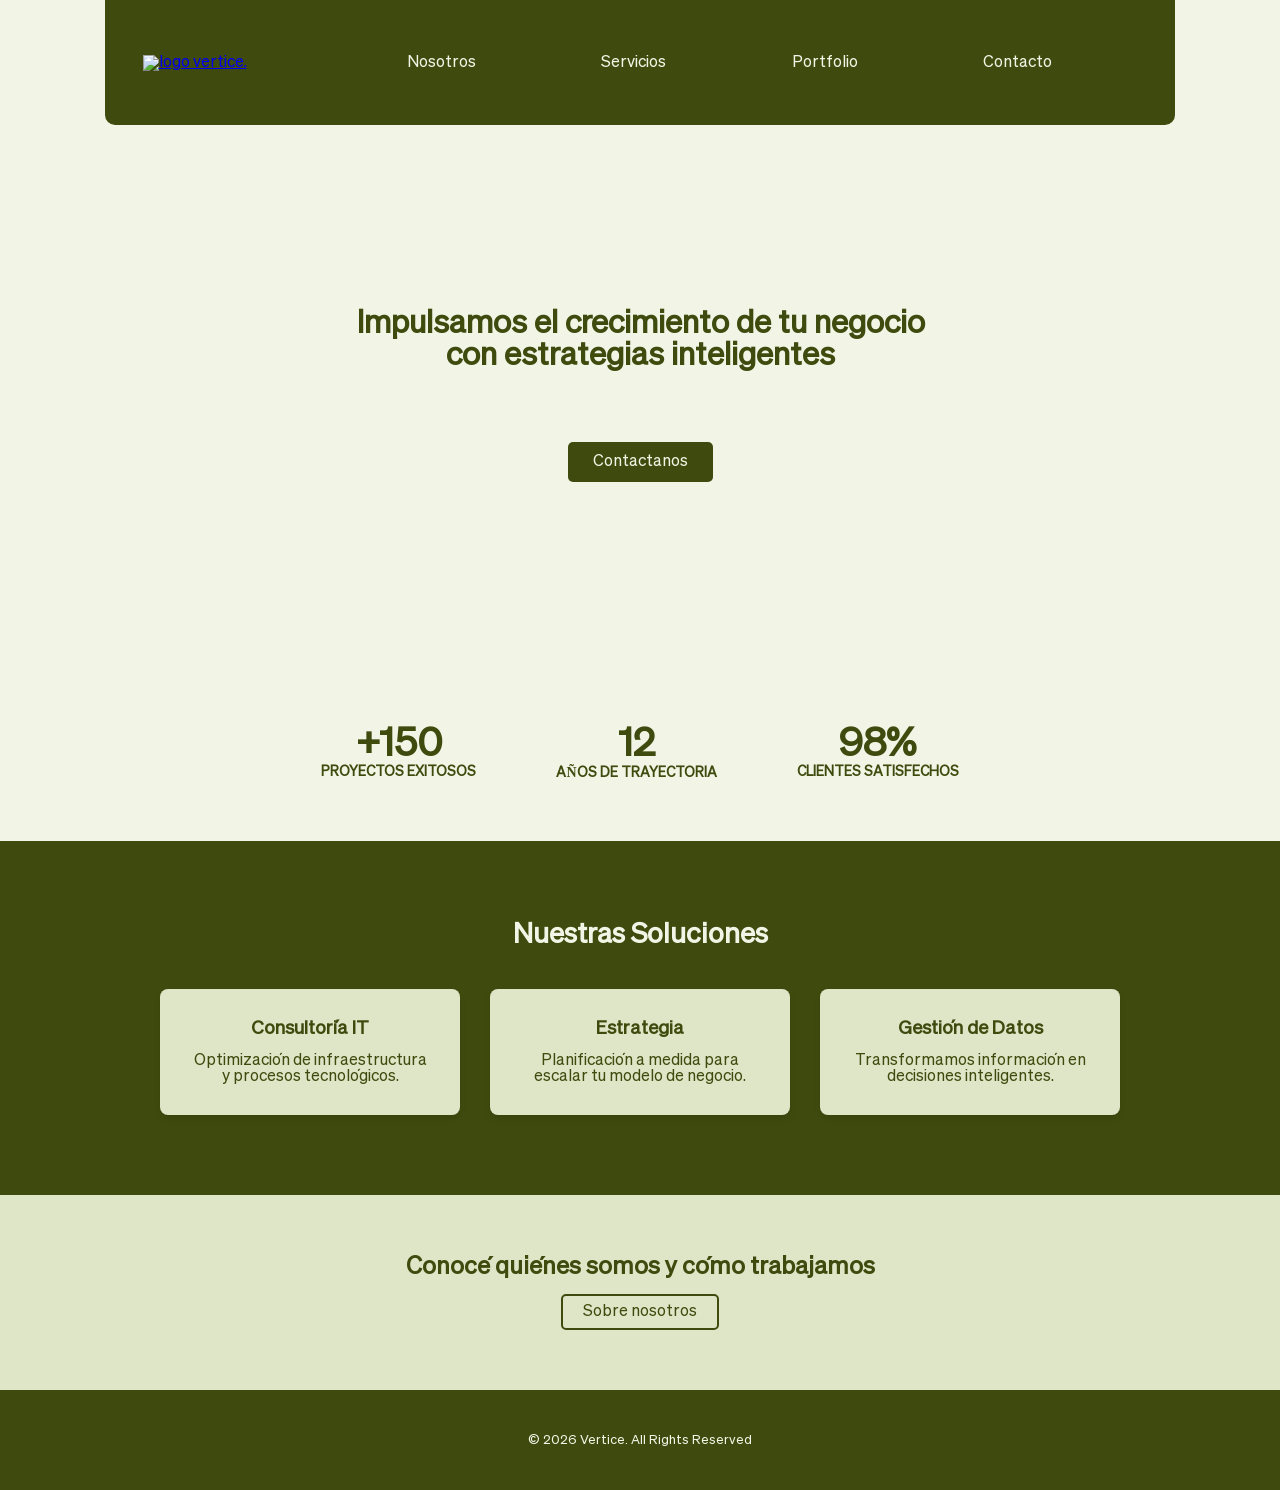
==== index.html @ 72747709 "actualizacion header en todos los archivos" ====
<!DOCTYPE html>
<html lang="es">

<head>
    <meta charset="UTF-8">
    <title>Vertice</title>
    <link rel="stylesheet" href="styles/index.css">
</head>

<body>

    <header>

        <nav>
            <a href="index.html"> <img style="width: 130px" src="img/Logo.png" alt="logo vertice."></a>
            <ul>
                <li> <a href="nosotros.html">Nosotros</a></li>
                <li><a href="servicios.html">Servicios</a></li>
                <li> <a href="portfolio.html">Portfolio</a></li>
                <li> <a href="contacto.html">Contacto</a></li>
            </ul>
        </nav>
    </header>

    <main>
        <section class="hero">
            <h1>Impulsamos el crecimiento de tu negocio con estrategias inteligentes</h1>
            <a href="contacto.html" class="cta">Contactanos</a>
        </section>

        <section class="stats">
            <div class="stat-item">
                <h3>+150</h3>
                <p>Proyectos Exitosos</p>
            </div>
            <div class="stat-item">
                <h3>12</h3>
                <p>Años de Trayectoria</p>
            </div>
            <div class="stat-item">
                <h3>98%</h3>
                <p>Clientes Satisfechos</p>
            </div>
        </section>

        <section class="quick-services">
            <h2>Nuestras Soluciones</h2>
            <div class="services-container">
                <div class="service-card">
                    <h3>Consultoría IT</h3>
                    <p>Optimización de infraestructura y procesos tecnológicos.</p>
                </div>
                <div class="service-card">
                    <h3>Estrategia</h3>
                    <p>Planificación a medida para escalar tu modelo de negocio.</p>
                </div>
                <div class="service-card">
                    <h3>Gestión de Datos</h3>
                    <p>Transformamos información en decisiones inteligentes.</p>
                </div>
            </div>
        </section>

        <section class="banner">
            <h2>Conocé quiénes somos y cómo trabajamos</h2>
            <a href="nosotros.html" class="banner-btn">Sobre nosotros</a>
        </section>
    </main>

    <footer>
        <p>© 2026 Vertice. All Rights Reserved</p>
    </footer>

</body>

</html>
---- styles/index.css ----
* {
  margin: 0;
  padding: 0;
  box-sizing: border-box;
}

@font-face {
  font-family: "s";
  src: url("/font/s.woff2");
}
body {
  font-family: s;
  background-color: #f2f5e6;
  display: block;
  justify-content: center;
  height: 100vh;
}

header {
  display: flex;
  align-items: center;
  justify-content: center;
}


nav {
  background-color: #3f4b0e;
  width: 1070px;
  height: 125px;
  display: flex;
  align-items: center;
  justify-content: space-around;
  border-radius: 0px 0px 10px 10px;
}

nav img {
  padding: 20px;
}

nav ul {
  display: flex;
  width: 80%;
  align-items: center;
  justify-content: space-evenly;
  list-style: none;
  padding: 0;
  margin: 0;
  text-decoration: none;
  gap: 20px;
}

ul li a {
  color: #f2f5e6;
  text-decoration: none;
}


footer{
    background-color: #3f4b0e;
    height: 100px;
    display: flex;
    align-items: center;
    justify-content: center;
}

footer p{
    color: #f2f5e6;
    font-size: small;
}


.hero {
  height: 60vh;
  display: flex;
  flex-direction: column;
  align-items: center;
  justify-content: center;
  text-align: center;
  gap: 70px;
}

.hero-logo {
  width: 120px;
}

.hero h1 {
  font-size: 32px;
  max-width: 600px;
  color: #3f4b0e;
}

.cta {
  padding: 12px 25px;
  background-color: #3f4b0e;
  color: #f2f5e6;
  text-decoration: none;
  border-radius: 5px;
  transition: 0.3s;
}

.cta:hover {
  background-color: #2d360a;
}

.banner {
  height: 20vh;
  background-color: #dfe6c8;
  display: flex;
  flex-direction: column;
  align-items: center;
  justify-content: center;
  gap: 15px;
}

.banner h2 {
  color: #3f4b0e;
}

.banner-btn {
  text-decoration: none;
  color: #3f4b0e;
  border: 2px solid #3f4b0e;
  padding: 8px 20px;
  border-radius: 5px;
  transition: 0.3s;
}

.banner-btn:hover {
  background-color: #3f4b0e;
  color: #f2f5e6;
}


.stats {
    display: flex;
    justify-content: center;
    gap: 80px;
    padding: 60px 20px;
    background-color: #f2f5e6;
    text-align: center;
}

.stat-item h3 {
    font-size: 40px;
    color: #3f4b0e;
}

.stat-item p {
    color: #3f4b0e;
    font-weight: bold;
    text-transform: uppercase;
    font-size: 14px;
}


.quick-services {
    padding: 80px 20px;
    text-align: center;
    background-color: #3f4b0e; 
    color: #f2f5e6;
}

.quick-services h2 {
    margin-bottom: 40px;
    font-size: 28px;
}

.services-container {
    display: flex;
    justify-content: center;
    gap: 30px;
    flex-wrap: wrap;
}

.service-card {
    background-color: #dfe6c8;
    color: #3f4b0e;
    padding: 30px;
    width: 300px;
    border-radius: 8px;
    box-shadow: 0 4px 6px rgba(0,0,0,0.1);
}

.service-card h3 {
    margin-bottom: 15px;
}

.banner {
    padding: 60px 0;
    height: auto;
}
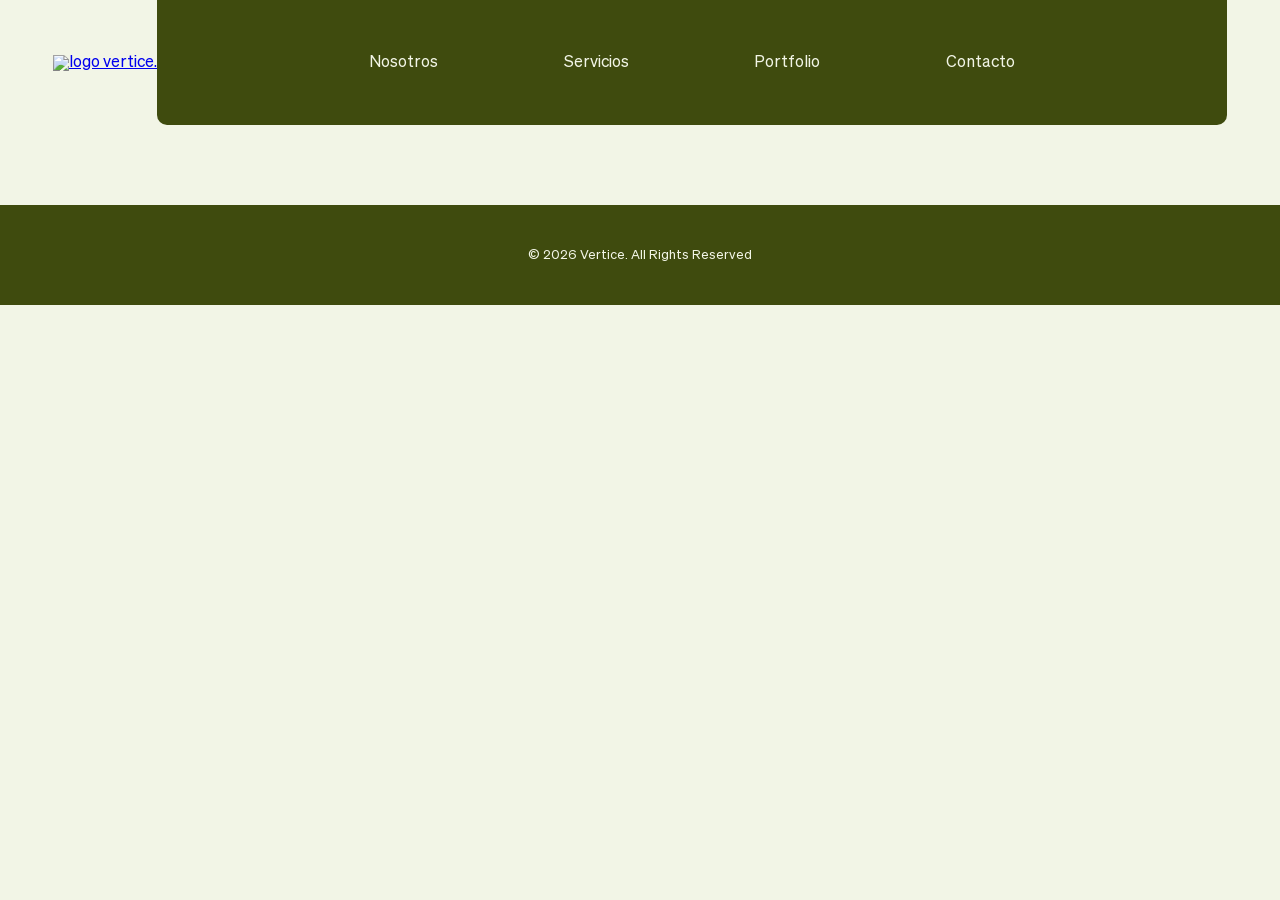
==== commit 00b8e870: "cambios servicios" ====
--- a/index.html
+++ b/index.html
@@ -4,15 +4,15 @@
 <head>
     <meta charset="UTF-8">
     <title>Vertice</title>
-    <link rel="stylesheet" href="styles/index.css">
+    <link rel="stylesheet" href="styles/nosotros.css">
+   
 </head>
 
 <body>
 
     <header>
-
+        <a href="index.html"> <img style="width: 130px;" src="img/Logo.png" alt="logo vertice."></a>
         <nav>
-            <a href="index.html"> <img style="width: 130px" src="img/Logo.png" alt="logo vertice."></a>
             <ul>
                 <li> <a href="nosotros.html">Nosotros</a></li>
                 <li><a href="servicios.html">Servicios</a></li>
@@ -23,48 +23,8 @@
     </header>
 
     <main>
-        <section class="hero">
-            <h1>Impulsamos el crecimiento de tu negocio con estrategias inteligentes</h1>
-            <a href="contacto.html" class="cta">Contactanos</a>
-        </section>
 
-        <section class="stats">
-            <div class="stat-item">
-                <h3>+150</h3>
-                <p>Proyectos Exitosos</p>
-            </div>
-            <div class="stat-item">
-                <h3>12</h3>
-                <p>Años de Trayectoria</p>
-            </div>
-            <div class="stat-item">
-                <h3>98%</h3>
-                <p>Clientes Satisfechos</p>
-            </div>
-        </section>
 
-        <section class="quick-services">
-            <h2>Nuestras Soluciones</h2>
-            <div class="services-container">
-                <div class="service-card">
-                    <h3>Consultoría IT</h3>
-                    <p>Optimización de infraestructura y procesos tecnológicos.</p>
-                </div>
-                <div class="service-card">
-                    <h3>Estrategia</h3>
-                    <p>Planificación a medida para escalar tu modelo de negocio.</p>
-                </div>
-                <div class="service-card">
-                    <h3>Gestión de Datos</h3>
-                    <p>Transformamos información en decisiones inteligentes.</p>
-                </div>
-            </div>
-        </section>
-
-        <section class="banner">
-            <h2>Conocé quiénes somos y cómo trabajamos</h2>
-            <a href="nosotros.html" class="banner-btn">Sobre nosotros</a>
-        </section>
     </main>
 
     <footer>
--- a/styles/nosotros.css
+++ b/styles/nosotros.css
@@ -0,0 +1,175 @@
+*  {
+  margin: 0;
+  padding: 0;
+  box-sizing: border-box;
+}
+ 
+@font-face {
+  font-family: "s";
+  src: url("/font/s.woff2");
+}
+body {
+  font-family: s;
+  background-color: #f2f5e6;
+  display: block;
+  justify-content: center;
+  height: 100vh;
+  margin: 0;
+}
+ 
+header {
+  display: flex;
+  align-items: center;
+  justify-content: center;
+}
+ 
+#nosotros{
+  width: 50%;
+  margin: 0 auto;
+  margin-bottom: 50px;
+  position: relative;
+  display: flex;
+  justify-content: center;
+  align-items: center;
+}
+ 
+#nosotros img{
+  width: 100%;
+  height: auto;
+  display: block;
+}
+ 
+.texto.superpuesto {
+  position: absolute;
+  top: 45%;
+  left: 50%;
+  transform: translate(-50%, -50%);
+  font-family: "s";
+  color: #f2f5e6;
+  font-size: 40px;
+  font-weight: bold;
+  text-shadow: 2px 2px 10px rgba(0, 0, 0, 0.8);
+  margin: 0;
+}
+ 
+ 
+nav {
+  background-color: #3f4b0e;
+  width: 1070px;
+  height: 125px;
+  display: flex;
+  align-items: center;
+  justify-content: space-around;
+  border-radius: 0px 0px 10px 10px;
+}
+ 
+nav img {
+  padding: 20px;
+}
+ 
+nav ul {
+  display: flex;
+  width: 80%;
+  align-items: center;
+  justify-content: space-evenly;
+  list-style: none;
+  padding: 0;
+  margin: 0;
+  text-decoration: none;
+  gap: 20px;
+}
+ 
+ul li a {
+  color: #f2f5e6;
+  text-decoration: none;
+}
+ 
+ 
+main{
+    margin-bottom: 80px;
+}
+ 
+ 
+footer{
+    background-color: #3f4b0e;
+    height: 100px;
+    display: flex;
+    align-items: center;
+    justify-content: center;
+ 
+}
+ 
+footer p{
+    color: #f2f5e6;
+    font-size: small;
+}
+ 
+.quick-services {
+    padding: 60px 30px;
+    text-align: center;
+    background-color: #3f4b0e; 
+    color: #f2f5e6;
+}
+ 
+.quick-services h2 {
+    margin-bottom: 40px;
+    font-size: 28px;
+}
+ 
+.services-container {
+    display: flex;
+    justify-content: center;
+    gap: 20px;
+    flex-wrap: wrap;
+}
+ 
+.service-card {
+    background-color: #dfe6c8;
+    color: #3f4b0e;
+    padding: 30px;
+    width: 250px;
+    min-height: 200px;
+    border-radius: 8px;
+    box-shadow: 0 4px 6px rgba(0,0,0,0.1);
+}
+ 
+.service-card h3 {
+    margin-bottom: 15px;
+}
+ 
+.hero {
+    max-width: 800px;
+    text-align: center;
+    background-color: #f2f5e6; 
+    color: #3f4b0e;
+    margin: 80px auto;
+    padding: 0 20px;
+    font-size: larger;
+}
+ 
+.quienessomos {
+    margin-bottom: 50px;
+    font-family: "s";
+    font-size: larger
+ 
+ 
+}
+ 
+.proposito{
+    font-family: "s";
+    margin: 80px auto;
+    font-size: larger;
+}
+ 
+.por_que_elegirnos{
+    font-family: "s";
+    margin: 80px auto;
+    font-size: larger;
+}
+ 
+.p{
+  font-size: 25x;
+  line-height: 1.6;
+  color: #3f4b0e;
+ 
+}
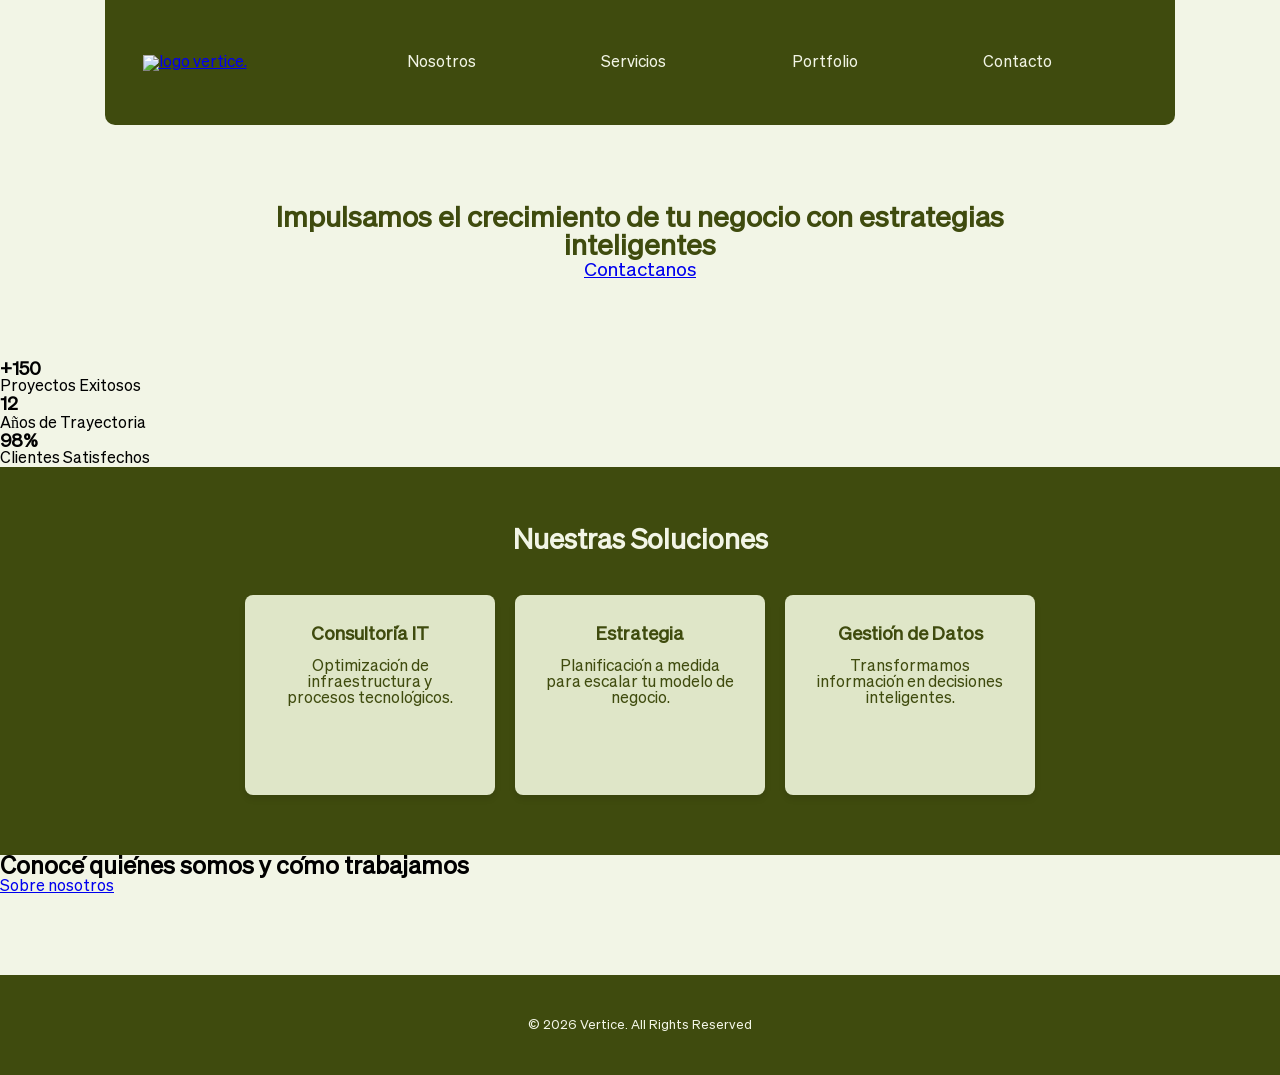
==== commit 640bb8a2: "Merge branch 'main' of https://github.com/CamilaBraganza/Grupo-5-DyDWeb" ====
--- a/index.html
+++ b/index.html
@@ -11,8 +11,9 @@
 <body>
 
     <header>
-        <a href="index.html"> <img style="width: 130px;" src="img/Logo.png" alt="logo vertice."></a>
+
         <nav>
+            <a href="index.html"> <img style="width: 130px" src="img/Logo.png" alt="logo vertice."></a>
             <ul>
                 <li> <a href="nosotros.html">Nosotros</a></li>
                 <li><a href="servicios.html">Servicios</a></li>
@@ -23,8 +24,48 @@
     </header>
 
     <main>
+        <section class="hero">
+            <h1>Impulsamos el crecimiento de tu negocio con estrategias inteligentes</h1>
+            <a href="contacto.html" class="cta">Contactanos</a>
+        </section>
 
+        <section class="stats">
+            <div class="stat-item">
+                <h3>+150</h3>
+                <p>Proyectos Exitosos</p>
+            </div>
+            <div class="stat-item">
+                <h3>12</h3>
+                <p>Años de Trayectoria</p>
+            </div>
+            <div class="stat-item">
+                <h3>98%</h3>
+                <p>Clientes Satisfechos</p>
+            </div>
+        </section>
 
+        <section class="quick-services">
+            <h2>Nuestras Soluciones</h2>
+            <div class="services-container">
+                <div class="service-card">
+                    <h3>Consultoría IT</h3>
+                    <p>Optimización de infraestructura y procesos tecnológicos.</p>
+                </div>
+                <div class="service-card">
+                    <h3>Estrategia</h3>
+                    <p>Planificación a medida para escalar tu modelo de negocio.</p>
+                </div>
+                <div class="service-card">
+                    <h3>Gestión de Datos</h3>
+                    <p>Transformamos información en decisiones inteligentes.</p>
+                </div>
+            </div>
+        </section>
+
+        <section class="banner">
+            <h2>Conocé quiénes somos y cómo trabajamos</h2>
+            <a href="nosotros.html" class="banner-btn">Sobre nosotros</a>
+        </section>
     </main>
 
     <footer>
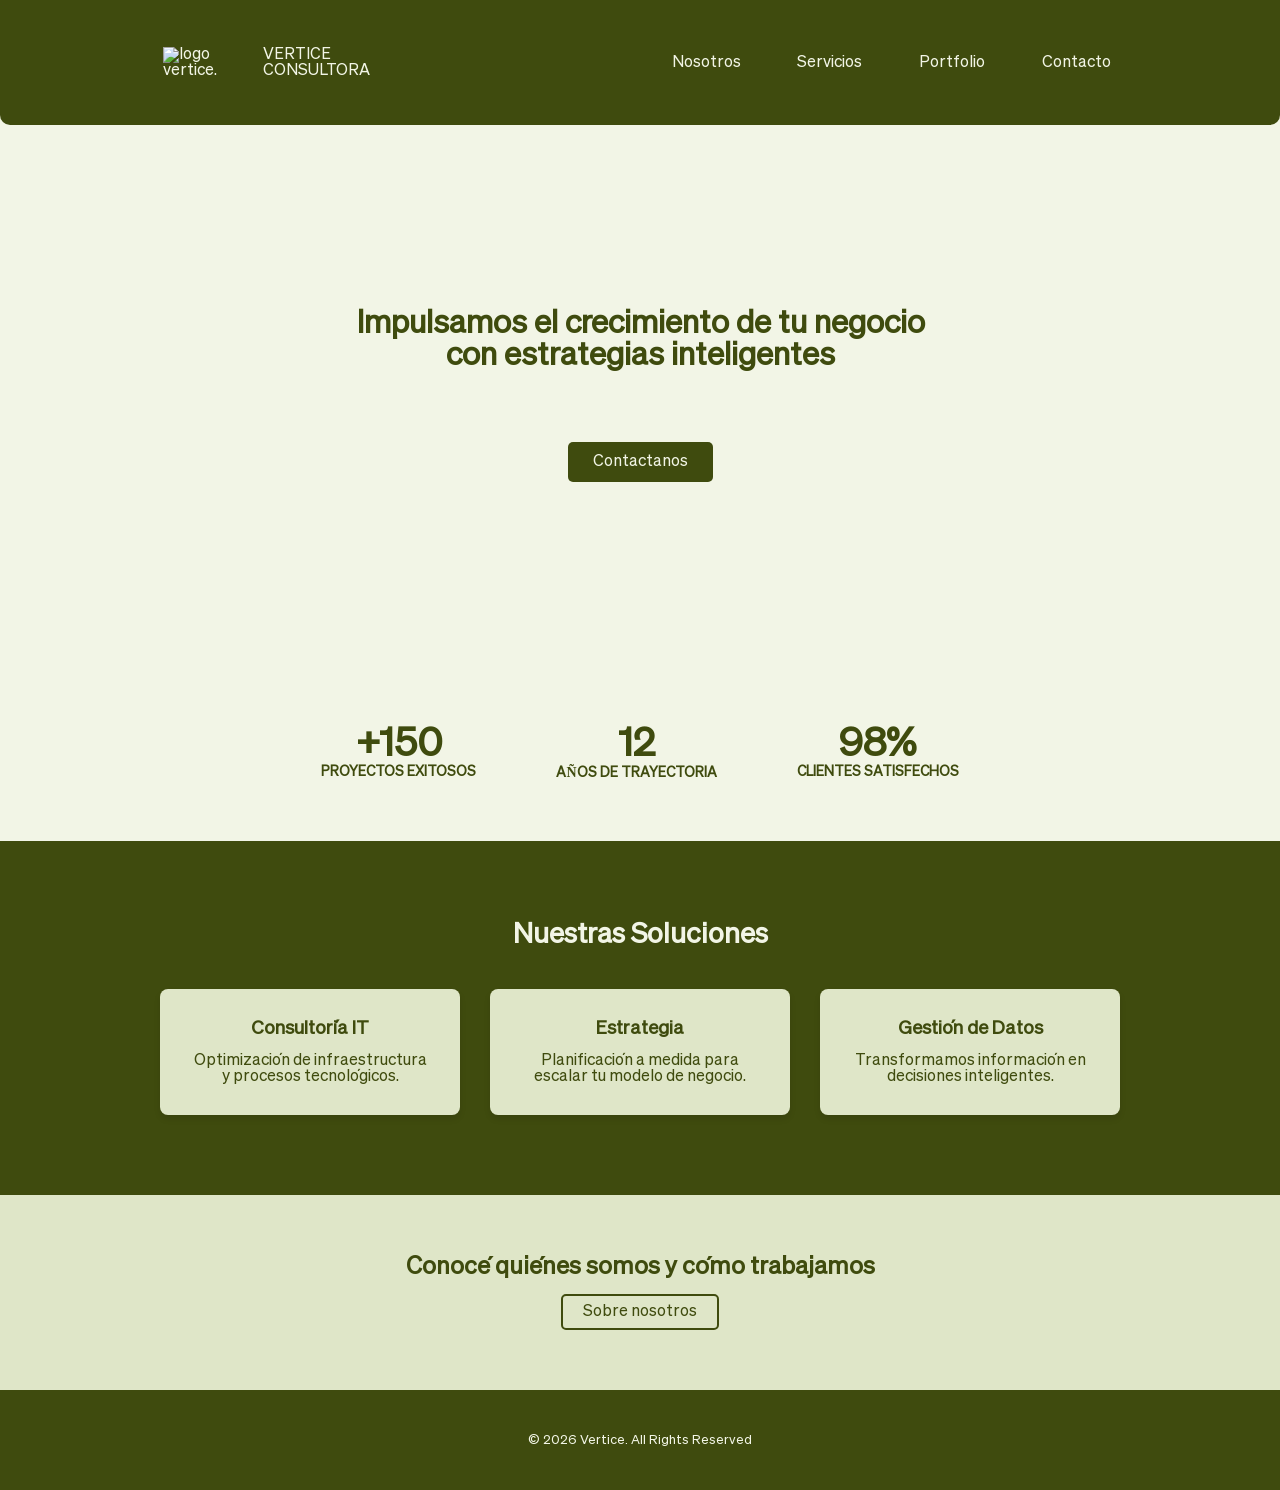
==== commit 3b4d6c19: "Version 1 terminada" ====
--- a/index.html
+++ b/index.html
@@ -4,8 +4,7 @@
 <head>
     <meta charset="UTF-8">
     <title>Vertice</title>
-    <link rel="stylesheet" href="styles/nosotros.css">
-   
+    <link rel="stylesheet" href="styles/index.css">
 </head>
 
 <body>
@@ -13,7 +12,10 @@
     <header>
 
         <nav>
-            <a href="index.html"> <img style="width: 130px" src="img/Logo.png" alt="logo vertice."></a>
+            <a href="index.html"> <img style="width: 130px" src="img/Logo.png" alt="logo vertice.">
+                <p>VERTICE<BR>CONSULTORA</p>
+            </a>
+
             <ul>
                 <li> <a href="nosotros.html">Nosotros</a></li>
                 <li><a href="servicios.html">Servicios</a></li>
--- a/styles/index.css
+++ b/styles/index.css
@@ -0,0 +1,195 @@
+* {
+  margin: 0;
+  padding: 0;
+  box-sizing: border-box;
+}
+
+@font-face {
+  font-family: "s";
+  src: url("/font/s.woff2");
+}
+body {
+  font-family: s;
+  background-color: #f2f5e6;
+  display: block;
+  justify-content: center;
+  height: 100vh;
+}
+
+header {
+  display: flex;
+  align-items: center;
+  justify-content: center;
+}
+
+nav {
+  background-color: #3f4b0e;
+  width: 100%;
+  height: 125px;
+  display: flex;
+  align-items: center;
+  justify-content: space-around;
+  border-radius: 0px 0px 10px 10px;
+}
+
+nav a {
+  display: flex;
+  justify-content: center;
+  align-items: center;
+  color: #f2f5e6;
+  text-decoration: none;
+}
+
+nav img {
+  padding: 30px;
+  color: #f2f5e6;
+}
+
+nav ul {
+  display: flex;
+  width: 40%;
+  align-items: center;
+  justify-content: space-evenly;
+  list-style: none;
+  padding: 0;
+  margin: 0;
+  text-decoration: none;
+  gap: 20px;
+}
+
+ul li a {
+  color: #f2f5e6;
+  text-decoration: none;
+}
+
+footer {
+  background-color: #3f4b0e;
+  height: 100px;
+  display: flex;
+  align-items: center;
+  justify-content: center;
+}
+
+footer p {
+  color: #f2f5e6;
+  font-size: small;
+}
+
+.hero {
+  height: 60vh;
+  display: flex;
+  flex-direction: column;
+  align-items: center;
+  justify-content: center;
+  text-align: center;
+  gap: 70px;
+}
+
+.hero-logo {
+  width: 120px;
+}
+
+.hero h1 {
+  font-size: 32px;
+  max-width: 600px;
+  color: #3f4b0e;
+}
+
+.cta {
+  padding: 12px 25px;
+  background-color: #3f4b0e;
+  color: #f2f5e6;
+  text-decoration: none;
+  border-radius: 5px;
+  transition: 0.3s;
+}
+
+.cta:hover {
+  background-color: #2d360a;
+}
+
+.banner {
+  height: 20vh;
+  background-color: #dfe6c8;
+  display: flex;
+  flex-direction: column;
+  align-items: center;
+  justify-content: center;
+  gap: 15px;
+}
+
+.banner h2 {
+  color: #3f4b0e;
+}
+
+.banner-btn {
+  text-decoration: none;
+  color: #3f4b0e;
+  border: 2px solid #3f4b0e;
+  padding: 8px 20px;
+  border-radius: 5px;
+  transition: 0.3s;
+}
+
+.banner-btn:hover {
+  background-color: #3f4b0e;
+  color: #f2f5e6;
+}
+
+.stats {
+  display: flex;
+  justify-content: center;
+  gap: 80px;
+  padding: 60px 20px;
+  background-color: #f2f5e6;
+  text-align: center;
+}
+
+.stat-item h3 {
+  font-size: 40px;
+  color: #3f4b0e;
+}
+
+.stat-item p {
+  color: #3f4b0e;
+  font-weight: bold;
+  text-transform: uppercase;
+  font-size: 14px;
+}
+
+.quick-services {
+  padding: 80px 20px;
+  text-align: center;
+  background-color: #3f4b0e;
+  color: #f2f5e6;
+}
+
+.quick-services h2 {
+  margin-bottom: 40px;
+  font-size: 28px;
+}
+
+.services-container {
+  display: flex;
+  justify-content: center;
+  gap: 30px;
+  flex-wrap: wrap;
+}
+
+.service-card {
+  background-color: #dfe6c8;
+  color: #3f4b0e;
+  padding: 30px;
+  width: 300px;
+  border-radius: 8px;
+  box-shadow: 0 4px 6px rgba(0, 0, 0, 0.1);
+}
+
+.service-card h3 {
+  margin-bottom: 15px;
+}
+
+.banner {
+  padding: 60px 0;
+  height: auto;
+}
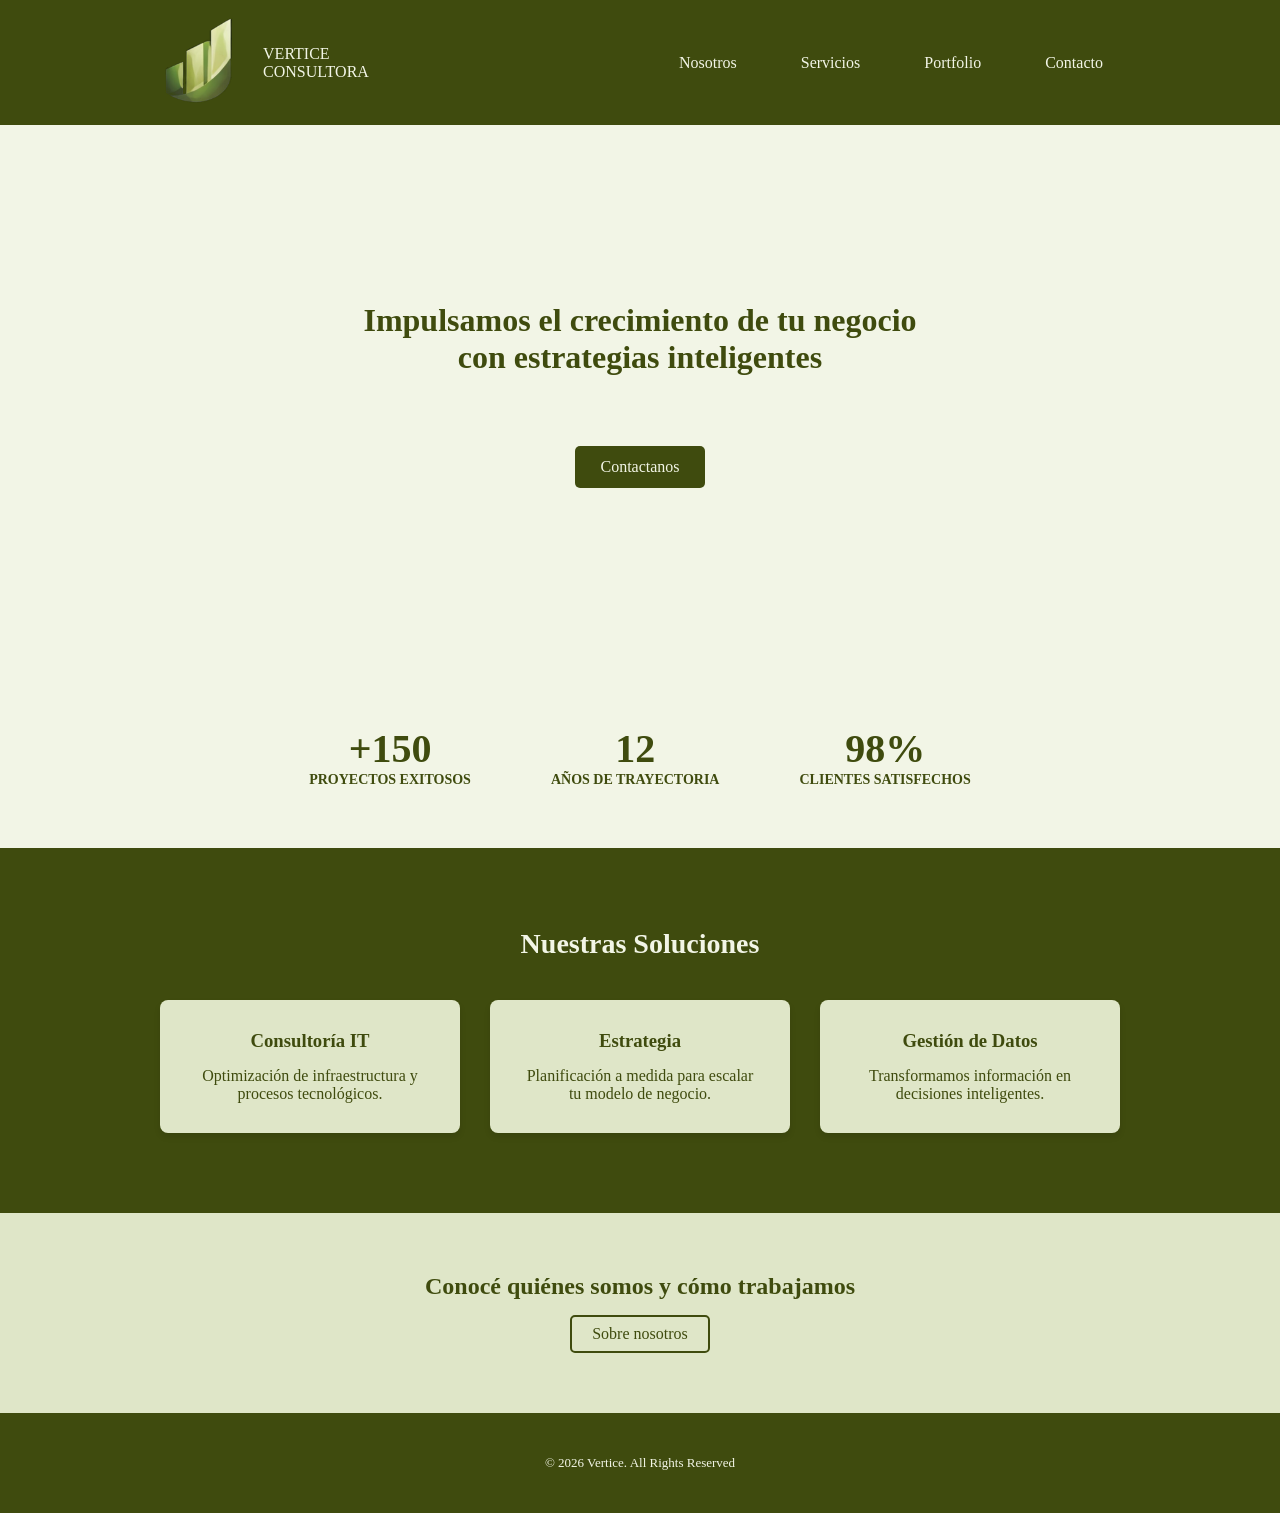
==== commit 8306872c: "logo cambios" ====
--- a/index.html
+++ b/index.html
@@ -5,6 +5,7 @@
     <meta charset="UTF-8">
     <title>Vertice</title>
     <link rel="stylesheet" href="styles/index.css">
+
 </head>
 
 <body>
@@ -12,7 +13,7 @@
     <header>
 
         <nav>
-            <a href="index.html"> <img style="width: 130px" src="img/Logo.png" alt="logo vertice.">
+            <a href="index.html"> <img style="width: 130px" src="img/logo.png" alt="logo vertice.">
                 <p>VERTICE<BR>CONSULTORA</p>
             </a>
 
--- a/styles/index.css
+++ b/styles/index.css
@@ -6,7 +6,7 @@
 
 @font-face {
   font-family: "s";
-  src: url("/font/s.woff2");
+  src: url("font/s.woff2");
 }
 body {
   font-family: s;
@@ -29,7 +29,6 @@
   display: flex;
   align-items: center;
   justify-content: space-around;
-  border-radius: 0px 0px 10px 10px;
 }
 
 nav a {
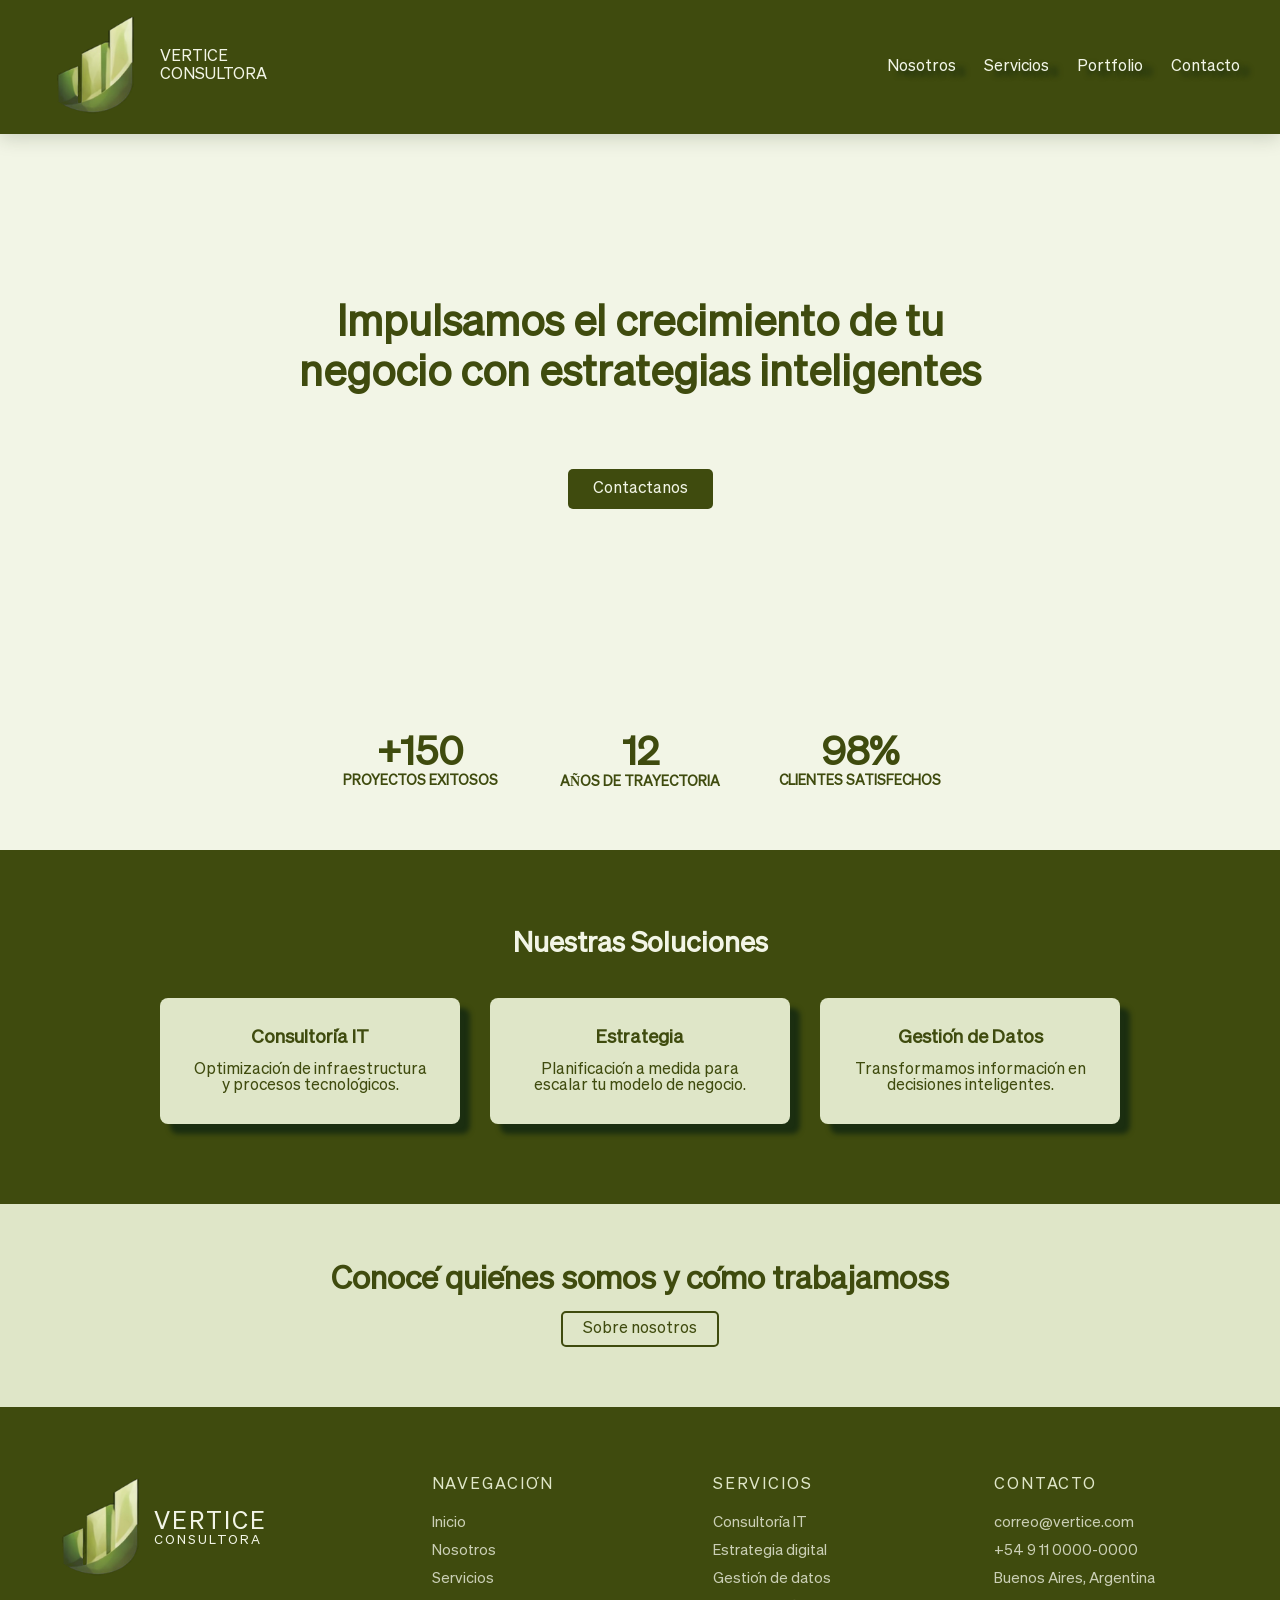
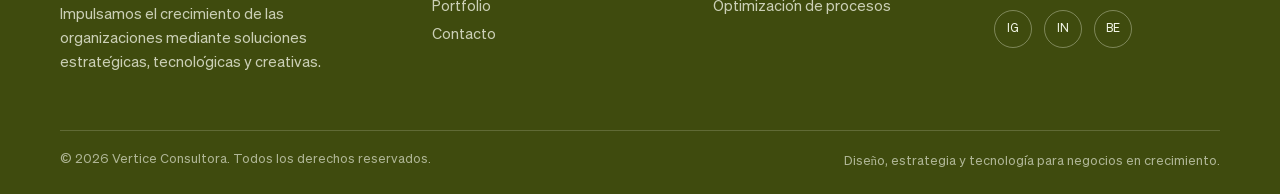
==== commit 911f7403: "version modificada" ====
--- a/index.html
+++ b/index.html
@@ -5,6 +5,7 @@
     <meta charset="UTF-8">
     <title>Vertice</title>
     <link rel="stylesheet" href="styles/index.css">
+    <meta name="viewport" content="width=device-width, initial-scale=1.0">
 
 </head>
 
@@ -66,14 +67,72 @@
         </section>
 
         <section class="banner">
-            <h2>Conocé quiénes somos y cómo trabajamos</h2>
+            <h2>Conocé quiénes somos y cómo trabajamoss</h2>
             <a href="nosotros.html" class="banner-btn">Sobre nosotros</a>
         </section>
     </main>
 
-    <footer>
-        <p>© 2026 Vertice. All Rights Reserved</p>
-    </footer>
+<footer class="footer">
+  <div class="footer-container">
+
+    <div class="footer-brand">
+      <a href="index.html" class="footer-logo">
+        <img src="img/logo.png" alt="Logo Vertice">
+        <div>
+          <h3>VERTICE</h3>
+          <p>CONSULTORA</p>
+        </div>
+      </a>
+
+      <p class="footer-description">
+        Impulsamos el crecimiento de las organizaciones mediante soluciones estratégicas,
+        tecnológicas y creativas.
+      </p>
+    </div>
+
+    <div class="footer-column">
+      <h4>Navegación</h4>
+      <ul>
+        <li><a href="index.html">Inicio</a></li>
+        <li><a href="nosotros.html">Nosotros</a></li>
+        <li><a href="servicios.html">Servicios</a></li>
+        <li><a href="portfolio.html">Portfolio</a></li>
+        <li><a href="contacto.html">Contacto</a></li>
+      </ul>
+    </div>
+
+    <div class="footer-column">
+      <h4>Servicios</h4>
+      <ul>
+        <li>Consultoría IT</li>
+        <li>Estrategia digital</li>
+        <li>Gestión de datos</li>
+        <li>Optimización de procesos</li>
+      </ul>
+    </div>
+
+    <div class="footer-column">
+      <h4>Contacto</h4>
+      <ul>
+        <li><a href="mailto:correo@vertice.com">correo@vertice.com</a></li>
+        <li><a href="https://wa.me/5491100000000" target="_blank">+54 9 11 0000-0000</a></li>
+        <li>Buenos Aires, Argentina</li>
+      </ul>
+
+      <div class="footer-social">
+        <a href="https://instagram.com/" target="_blank">IG</a>
+        <a href="https://linkedin.com/" target="_blank">IN</a>
+        <a href="https://behance.net/" target="_blank">BE</a>
+      </div>
+    </div>
+
+  </div>
+
+  <div class="footer-bottom">
+    <p>© 2026 Vertice Consultora. Todos los derechos reservados.</p>
+    <p>Diseño, estrategia y tecnología para negocios en crecimiento.</p>
+  </div>
+</footer>
 
 </body>
 
--- a/styles/index.css
+++ b/styles/index.css
@@ -1,194 +1,446 @@
-* {
-  margin: 0;
-  padding: 0;
-  box-sizing: border-box;
-}
-
-@font-face {
-  font-family: "s";
-  src: url("font/s.woff2");
-}
-body {
-  font-family: s;
-  background-color: #f2f5e6;
-  display: block;
-  justify-content: center;
-  height: 100vh;
-}
-
-header {
-  display: flex;
-  align-items: center;
-  justify-content: center;
-}
-
-nav {
-  background-color: #3f4b0e;
-  width: 100%;
-  height: 125px;
-  display: flex;
-  align-items: center;
-  justify-content: space-around;
-}
-
-nav a {
-  display: flex;
-  justify-content: center;
-  align-items: center;
-  color: #f2f5e6;
-  text-decoration: none;
-}
-
-nav img {
-  padding: 30px;
-  color: #f2f5e6;
-}
-
-nav ul {
-  display: flex;
-  width: 40%;
-  align-items: center;
-  justify-content: space-evenly;
-  list-style: none;
-  padding: 0;
-  margin: 0;
-  text-decoration: none;
-  gap: 20px;
-}
-
-ul li a {
-  color: #f2f5e6;
-  text-decoration: none;
-}
-
-footer {
-  background-color: #3f4b0e;
-  height: 100px;
-  display: flex;
-  align-items: center;
-  justify-content: center;
-}
-
-footer p {
-  color: #f2f5e6;
-  font-size: small;
-}
-
-.hero {
-  height: 60vh;
-  display: flex;
-  flex-direction: column;
-  align-items: center;
-  justify-content: center;
-  text-align: center;
-  gap: 70px;
-}
-
-.hero-logo {
-  width: 120px;
-}
-
-.hero h1 {
-  font-size: 32px;
-  max-width: 600px;
-  color: #3f4b0e;
-}
-
-.cta {
-  padding: 12px 25px;
-  background-color: #3f4b0e;
-  color: #f2f5e6;
-  text-decoration: none;
-  border-radius: 5px;
-  transition: 0.3s;
-}
-
-.cta:hover {
-  background-color: #2d360a;
-}
-
-.banner {
-  height: 20vh;
-  background-color: #dfe6c8;
-  display: flex;
-  flex-direction: column;
-  align-items: center;
-  justify-content: center;
-  gap: 15px;
-}
-
-.banner h2 {
-  color: #3f4b0e;
-}
-
-.banner-btn {
-  text-decoration: none;
-  color: #3f4b0e;
-  border: 2px solid #3f4b0e;
-  padding: 8px 20px;
-  border-radius: 5px;
-  transition: 0.3s;
-}
-
-.banner-btn:hover {
-  background-color: #3f4b0e;
-  color: #f2f5e6;
-}
-
-.stats {
-  display: flex;
-  justify-content: center;
-  gap: 80px;
-  padding: 60px 20px;
-  background-color: #f2f5e6;
-  text-align: center;
-}
-
-.stat-item h3 {
-  font-size: 40px;
-  color: #3f4b0e;
-}
-
-.stat-item p {
-  color: #3f4b0e;
-  font-weight: bold;
-  text-transform: uppercase;
-  font-size: 14px;
-}
-
-.quick-services {
-  padding: 80px 20px;
-  text-align: center;
-  background-color: #3f4b0e;
-  color: #f2f5e6;
-}
-
-.quick-services h2 {
-  margin-bottom: 40px;
-  font-size: 28px;
-}
-
-.services-container {
-  display: flex;
-  justify-content: center;
-  gap: 30px;
-  flex-wrap: wrap;
-}
-
-.service-card {
-  background-color: #dfe6c8;
-  color: #3f4b0e;
-  padding: 30px;
-  width: 300px;
-  border-radius: 8px;
-  box-shadow: 0 4px 6px rgba(0, 0, 0, 0.1);
-}
-
-.service-card h3 {
-  margin-bottom: 15px;
-}
-
-.banner {
-  padding: 60px 0;
-  height: auto;
-}
+@font-face {
+  font-family: "s";
+  src: url("../font/s.woff2");
+}
+
+* {
+  margin: 0;
+  padding: 0;
+  box-sizing: border-box;
+}
+
+body {
+  font-family: s;
+  background-color: #f2f5e6;
+  display: block;
+  justify-content: center;
+  height: auto;
+  min-height: 100vh;
+}
+
+header {
+  width: 100%;
+}
+
+nav {
+  background-color: #3f4b0e;
+  width: 100%;
+  min-height: 125px;
+  display: flex;
+  align-items: center;
+  justify-content: space-between;
+  padding: 0 40px;
+  gap: 30px;
+  box-shadow: 0 4px 18px rgba(27, 46, 16, 0.18);
+}
+
+nav > a {
+  display: flex;
+  align-items: center;
+  color: #f2f5e6;
+  text-decoration: none;
+  gap: 10px;
+  flex-shrink: 0;
+}
+
+nav img {
+  width: 110px !important;
+  padding: 15px;
+}
+
+nav p {
+  font-size: 16px;
+  line-height: 1.1;
+}
+
+nav ul {
+  display: flex;
+  align-items: center;
+  justify-content: flex-end;
+  list-style: none;
+  gap: 28px;
+  text-shadow: 10px 5px 5px rgb(27, 46, 16);
+}
+
+nav ul li a {
+  color: #f2f5e6;
+  text-decoration: none;
+  font-size: 16px;
+  position: relative;
+  padding-bottom: 5px;
+}
+
+nav ul li a:hover {
+  opacity: 0.75;
+}
+
+
+
+.hero {
+  height: auto;
+  display: flex;
+  flex-direction: column;
+  align-items: center;
+  justify-content: center;
+  text-align: center;
+  gap: 70px;
+  min-height: 60vh;
+  padding: 80px 24px;
+}
+
+.hero-logo {
+  width: 120px;
+}
+
+.hero h1 {
+  font-size: clamp(28px, 5vw, 42px);
+  max-width: 760px;
+  color: #3f4b0e;
+  line-height: 1.2;
+}
+
+.cta {
+  padding: 12px 25px;
+  background-color: #3f4b0e;
+  color: #f2f5e6;
+  text-decoration: none;
+  border-radius: 5px;
+  transition: 0.3s;
+}
+
+.cta:hover {
+  background-color: #2d360a;
+}
+
+.banner {
+  height: auto;
+  background-color: #dfe6c8;
+  display: flex;
+  flex-direction: column;
+  align-items: center;
+  justify-content: center;
+  gap: 15px;
+  padding: 60px 24px;
+  text-align: center;
+}
+
+.banner h2 {
+  color: #3f4b0e;
+  font-size: clamp(24px, 4vw, 32px);
+}
+
+.banner-btn {
+  text-decoration: none;
+  color: #3f4b0e;
+  border: 2px solid #3f4b0e;
+  padding: 8px 20px;
+  border-radius: 5px;
+  transition: 0.3s;
+}
+
+.banner-btn:hover {
+  background-color: #3f4b0e;
+  color: #f2f5e6;
+}
+
+.stats {
+  display: flex;
+  justify-content: center;
+  gap: 40px;
+  padding: 60px 20px;
+  background-color: #f2f5e6;
+  text-align: center;
+  flex-wrap: wrap;
+}
+
+.stat-item h3 {
+  font-size: 40px;
+  color: #3f4b0e;
+}
+
+.stat-item p {
+  color: #3f4b0e;
+  font-weight: bold;
+  text-transform: uppercase;
+  font-size: 14px;
+}
+
+.quick-services {
+  padding: 80px 20px;
+  text-align: center;
+  background-color: #3f4b0e;
+  color: #f2f5e6;
+}
+
+.quick-services h2 {
+  margin-bottom: 40px;
+  font-size: 28px;
+}
+
+.services-container {
+  display: flex;
+  justify-content: center;
+  gap: 30px;
+  flex-wrap: wrap;
+}
+
+.service-card {
+  background-color: #dfe6c8;
+  color: #3f4b0e;
+  padding: 30px;
+  width: 300px;
+  border-radius: 8px;
+  box-shadow: 10px 10px 5px rgb(27, 46, 16);
+  max-width: 100%;
+}
+
+.service-card h3 {
+  margin-bottom: 15px;
+}
+
+.stat-item {
+  min-width: 180px;
+}
+
+.footer {
+  background-color: #3f4b0e;
+  color: #f2f5e6;
+  padding: 70px 60px 25px;
+  margin-top: auto;
+}
+
+.footer-container {
+  max-width: 1200px;
+  margin: 0 auto;
+  display: grid;
+  grid-template-columns: 1.4fr 1fr 1fr 1fr;
+  gap: 55px;
+}
+
+.footer-logo {
+  display: flex;
+  align-items: center;
+  gap: 14px;
+  color: #f2f5e6;
+  text-decoration: none;
+  margin-bottom: 22px;
+}
+
+.footer-logo img {
+  width: 80px;
+  height: auto;
+}
+
+.footer-logo h3 {
+  font-size: 24px;
+  letter-spacing: 0.08em;
+  font-weight: normal;
+}
+
+.footer-logo p {
+  font-size: 13px;
+  letter-spacing: 0.15em;
+}
+
+.footer-description {
+  max-width: 330px;
+  color: rgba(242, 245, 230, 0.78);
+  line-height: 1.6;
+  font-size: 15px;
+}
+
+.footer-column h4 {
+  font-size: 16px;
+  font-weight: normal;
+  letter-spacing: 0.12em;
+  text-transform: uppercase;
+  margin-bottom: 22px;
+  color: #dfe6c8;
+}
+
+.footer-column ul {
+  list-style: none;
+  display: flex;
+  flex-direction: column;
+  gap: 13px;
+}
+
+.footer-column li,
+.footer-column a {
+  color: rgba(242, 245, 230, 0.78);
+  text-decoration: none;
+  font-size: 15px;
+  transition: color 0.3s ease, transform 0.3s ease;
+}
+
+.footer-column a:hover {
+  color: #f2f5e6;
+  transform: translateX(4px);
+}
+
+.footer-social {
+  display: flex;
+  gap: 12px;
+  margin-top: 24px;
+}
+
+.footer-social a {
+  width: 38px;
+  height: 38px;
+  border: 1px solid rgba(242, 245, 230, 0.35);
+  border-radius: 50%;
+  display: flex;
+  align-items: center;
+  justify-content: center;
+  color: #f2f5e6;
+  text-decoration: none;
+  font-size: 12px;
+  transition: 0.3s ease;
+}
+
+.footer-social a:hover {
+  background-color: #f2f5e6;
+  color: #3f4b0e;
+  transform: translateY(-3px);
+}
+
+.footer-bottom {
+  max-width: 1200px;
+  margin: 55px auto 0;
+  padding-top: 22px;
+  border-top: 1px solid rgba(242, 245, 230, 0.18);
+  display: flex;
+  justify-content: space-between;
+  gap: 25px;
+}
+
+.footer-bottom p {
+  color: rgba(242, 245, 230, 0.62);
+  font-size: 13px;
+}
+
+
+@media (max-width: 768px) {
+  nav {
+    min-height: auto;
+    flex-direction: column;
+    padding: 14px 18px;
+    gap: 20px;
+  }
+
+  nav > a {
+    flex-direction: row;
+    text-align: center;
+    width: 100%;
+    justify-content: center;
+    gap: 8px;
+  }
+
+  nav img {
+    width: 58px !important;
+    padding: 0;
+  }
+
+  nav p {
+    font-size: 12px;
+    line-height: 1;
+  }
+
+  nav ul {
+    width: 100%;
+    justify-content: center;
+    flex-wrap: wrap;
+    gap: 10px 18px;
+    text-shadow: none;
+  }
+
+  nav ul li a {
+    font-size: 13px;
+  }
+
+  .hero {
+    gap: 40px;
+    padding: 70px 24px;
+  }
+
+  .stats {
+    flex-direction: column;
+    gap: 32px;
+    padding: 45px 20px;
+  }
+
+  .quick-services {
+    padding: 60px 20px;
+  }
+
+  .services-container {
+    flex-direction: column;
+    align-items: center;
+  }
+
+  .service-card {
+    width: 100%;
+    max-width: 360px;
+  }
+}
+
+
+@media (max-width: 900px) {
+  .footer {
+    padding: 55px 30px 24px;
+  }
+
+  .footer-container {
+    grid-template-columns: 1fr 1fr;
+    gap: 42px;
+  }
+
+  .footer-brand {
+    grid-column: 1 / -1;
+  }
+
+  .footer-description {
+    max-width: 100%;
+  }
+
+  .footer-bottom {
+    flex-direction: column;
+    gap: 8px;
+  }
+}
+
+
+@media (max-width: 600px) {
+  .footer {
+    padding: 45px 22px 22px;
+  }
+
+  .footer-container {
+    grid-template-columns: 1fr;
+    gap: 35px;
+  }
+
+  .footer-logo {
+    align-items: center;
+  }
+
+  .footer-logo img {
+    width: 65px;
+  }
+
+  .footer-logo h3 {
+    font-size: 21px;
+  }
+
+  .footer-column h4 {
+    margin-bottom: 15px;
+  }
+
+  .footer-social {
+    flex-wrap: wrap;
+  }
+
+  .footer-bottom {
+    margin-top: 38px;
+  }
+}
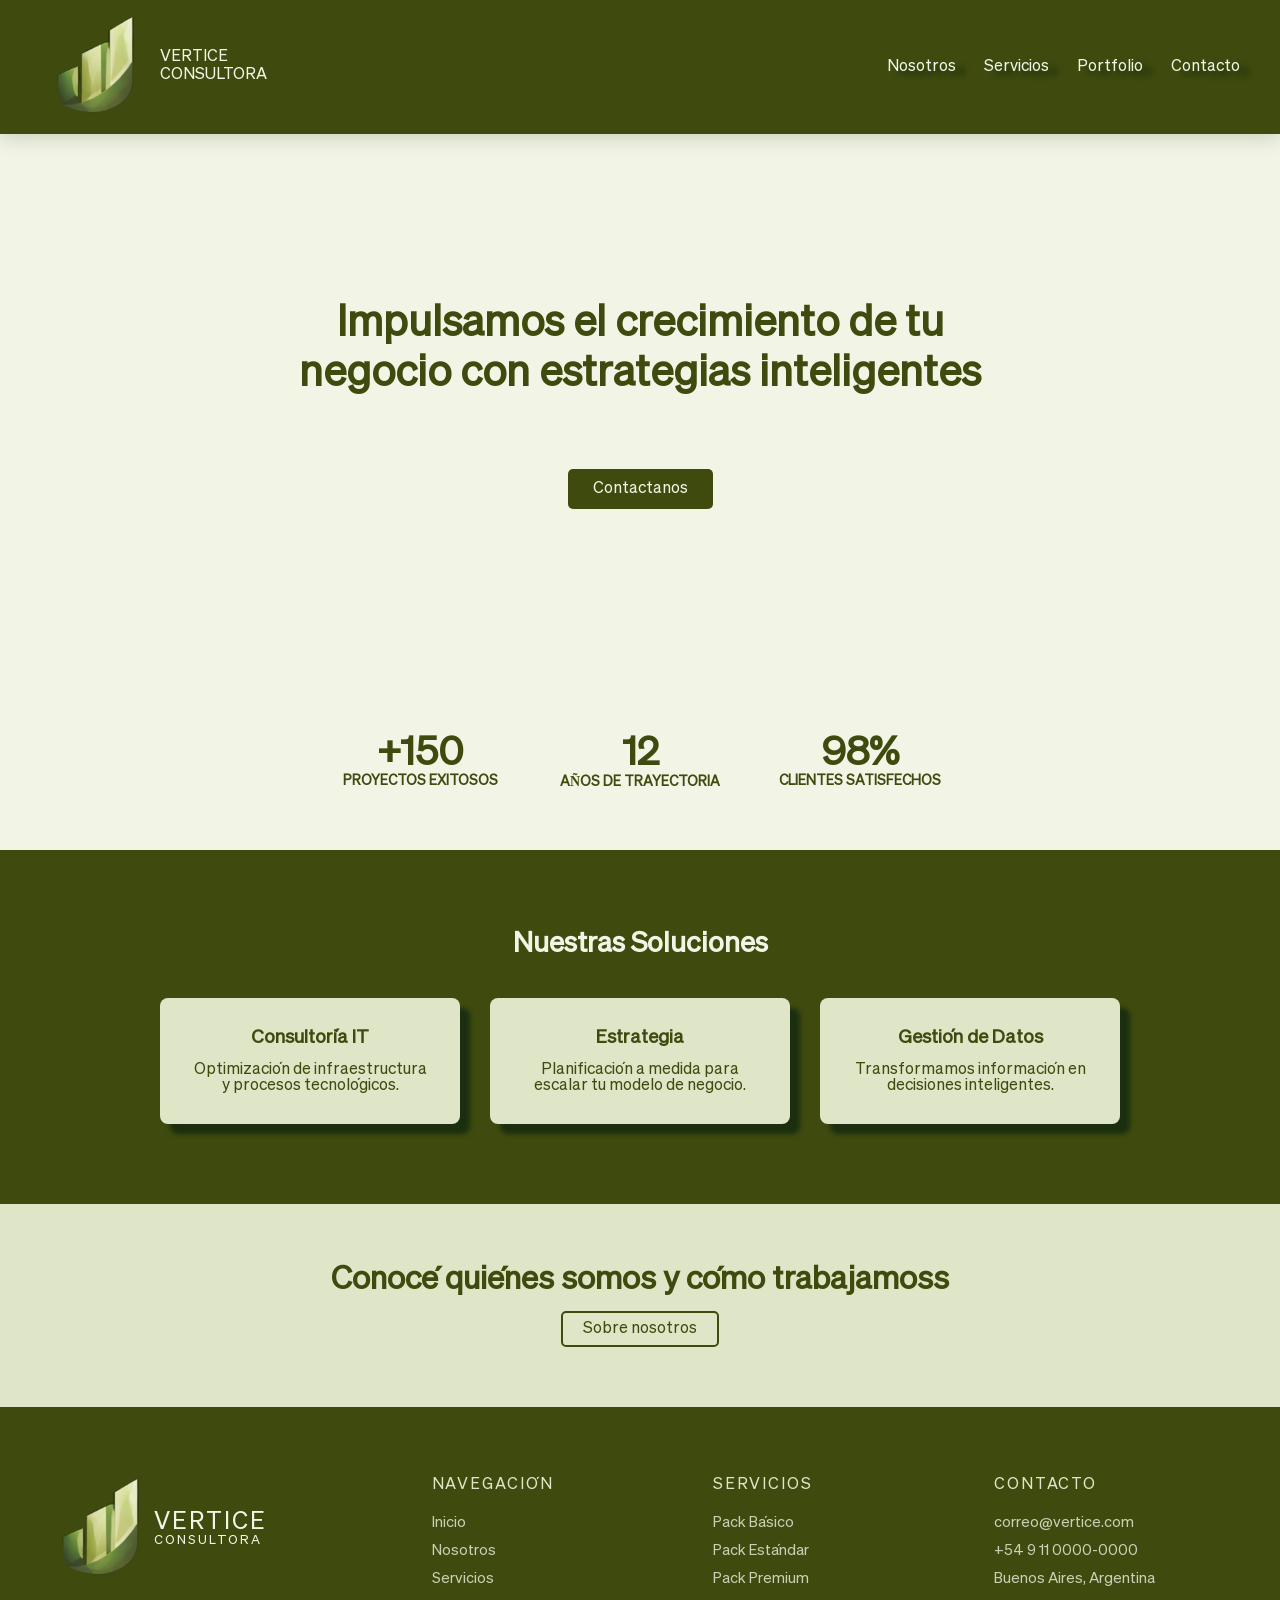
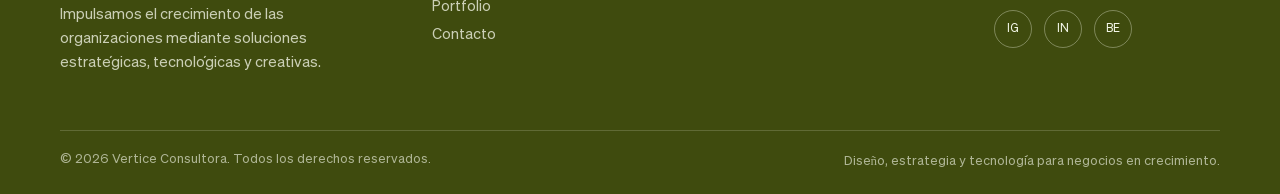
==== commit 35f78461: "Imagenes" ====
--- a/index.html
+++ b/index.html
@@ -104,10 +104,9 @@
     <div class="footer-column">
       <h4>Servicios</h4>
       <ul>
-        <li>Consultoría IT</li>
-        <li>Estrategia digital</li>
-        <li>Gestión de datos</li>
-        <li>Optimización de procesos</li>
+        <li>Pack Básico</li>
+        <li>Pack Estándar</li>
+        <li>Pack Premium</li>
       </ul>
     </div>
 
--- a/styles/index.css
+++ b/styles/index.css
@@ -443,4 +443,5 @@
   .footer-bottom {
     margin-top: 38px;
   }
-}
+
+}
